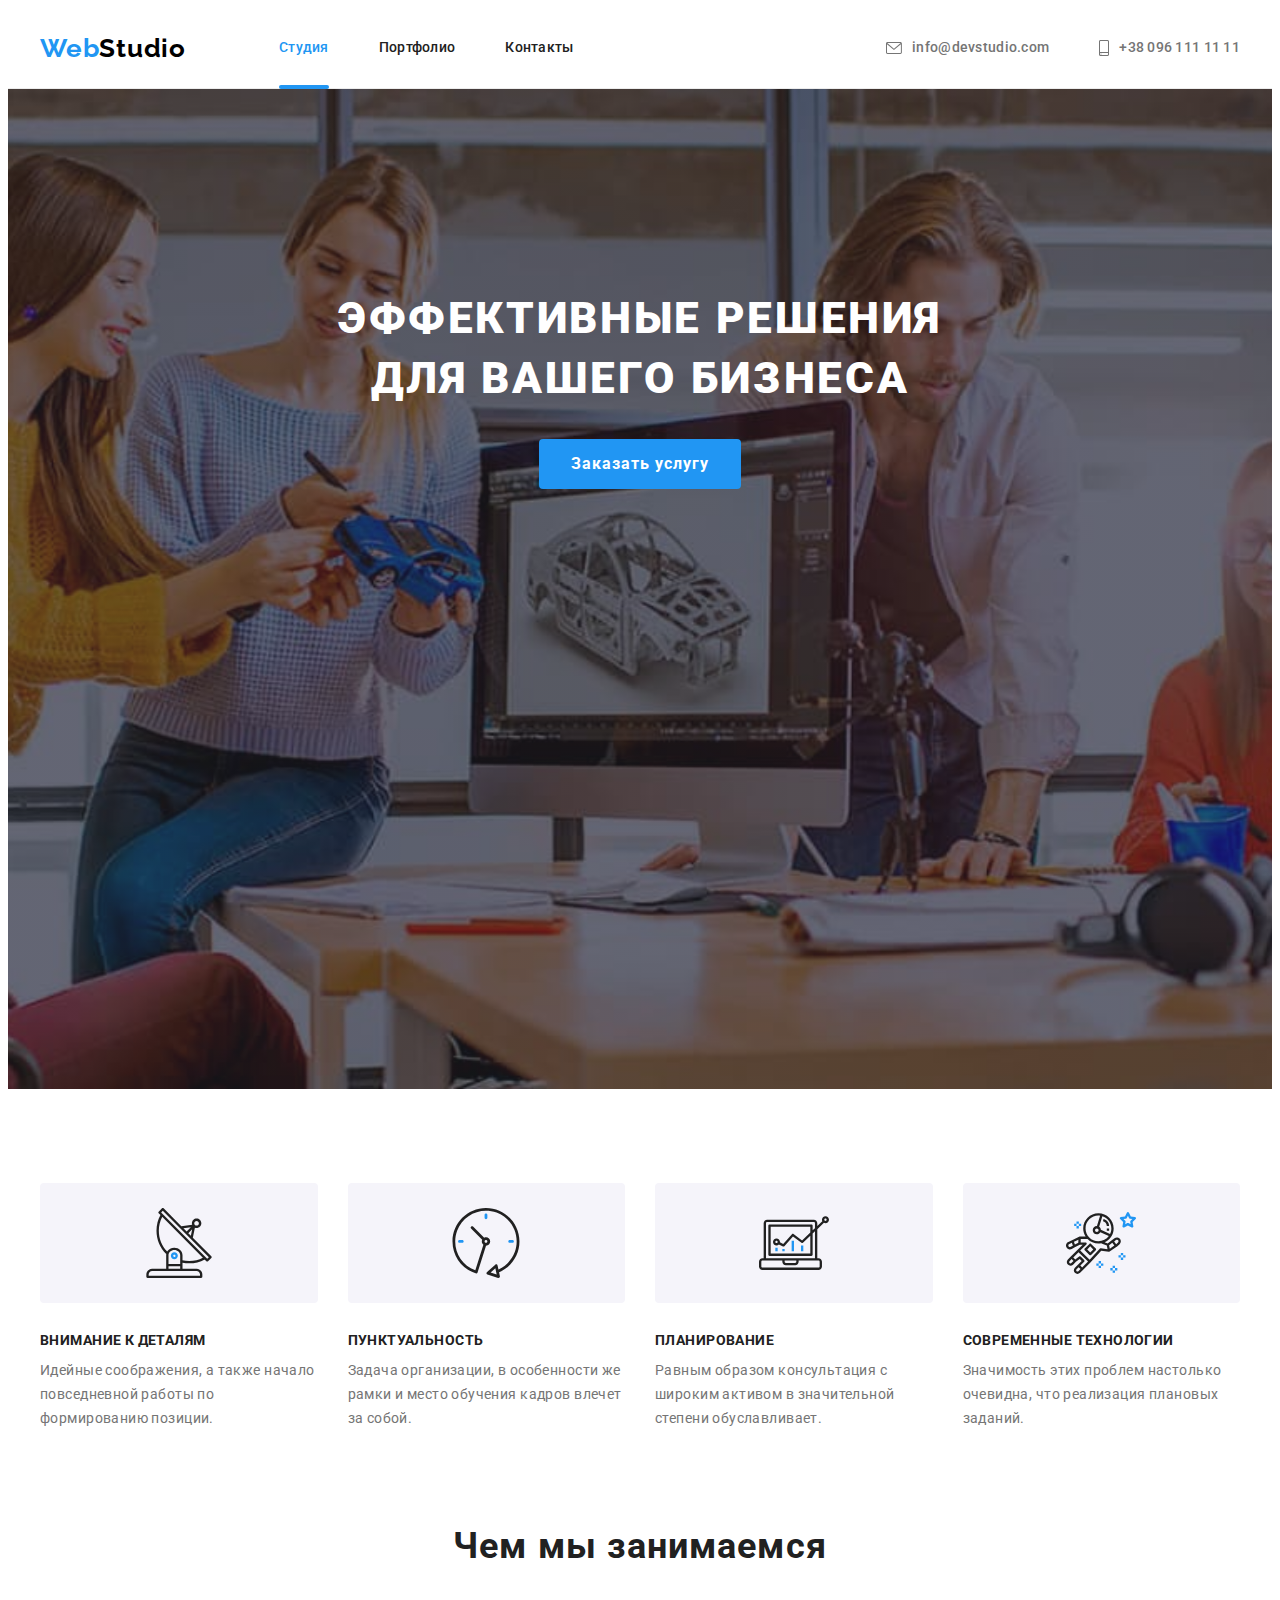
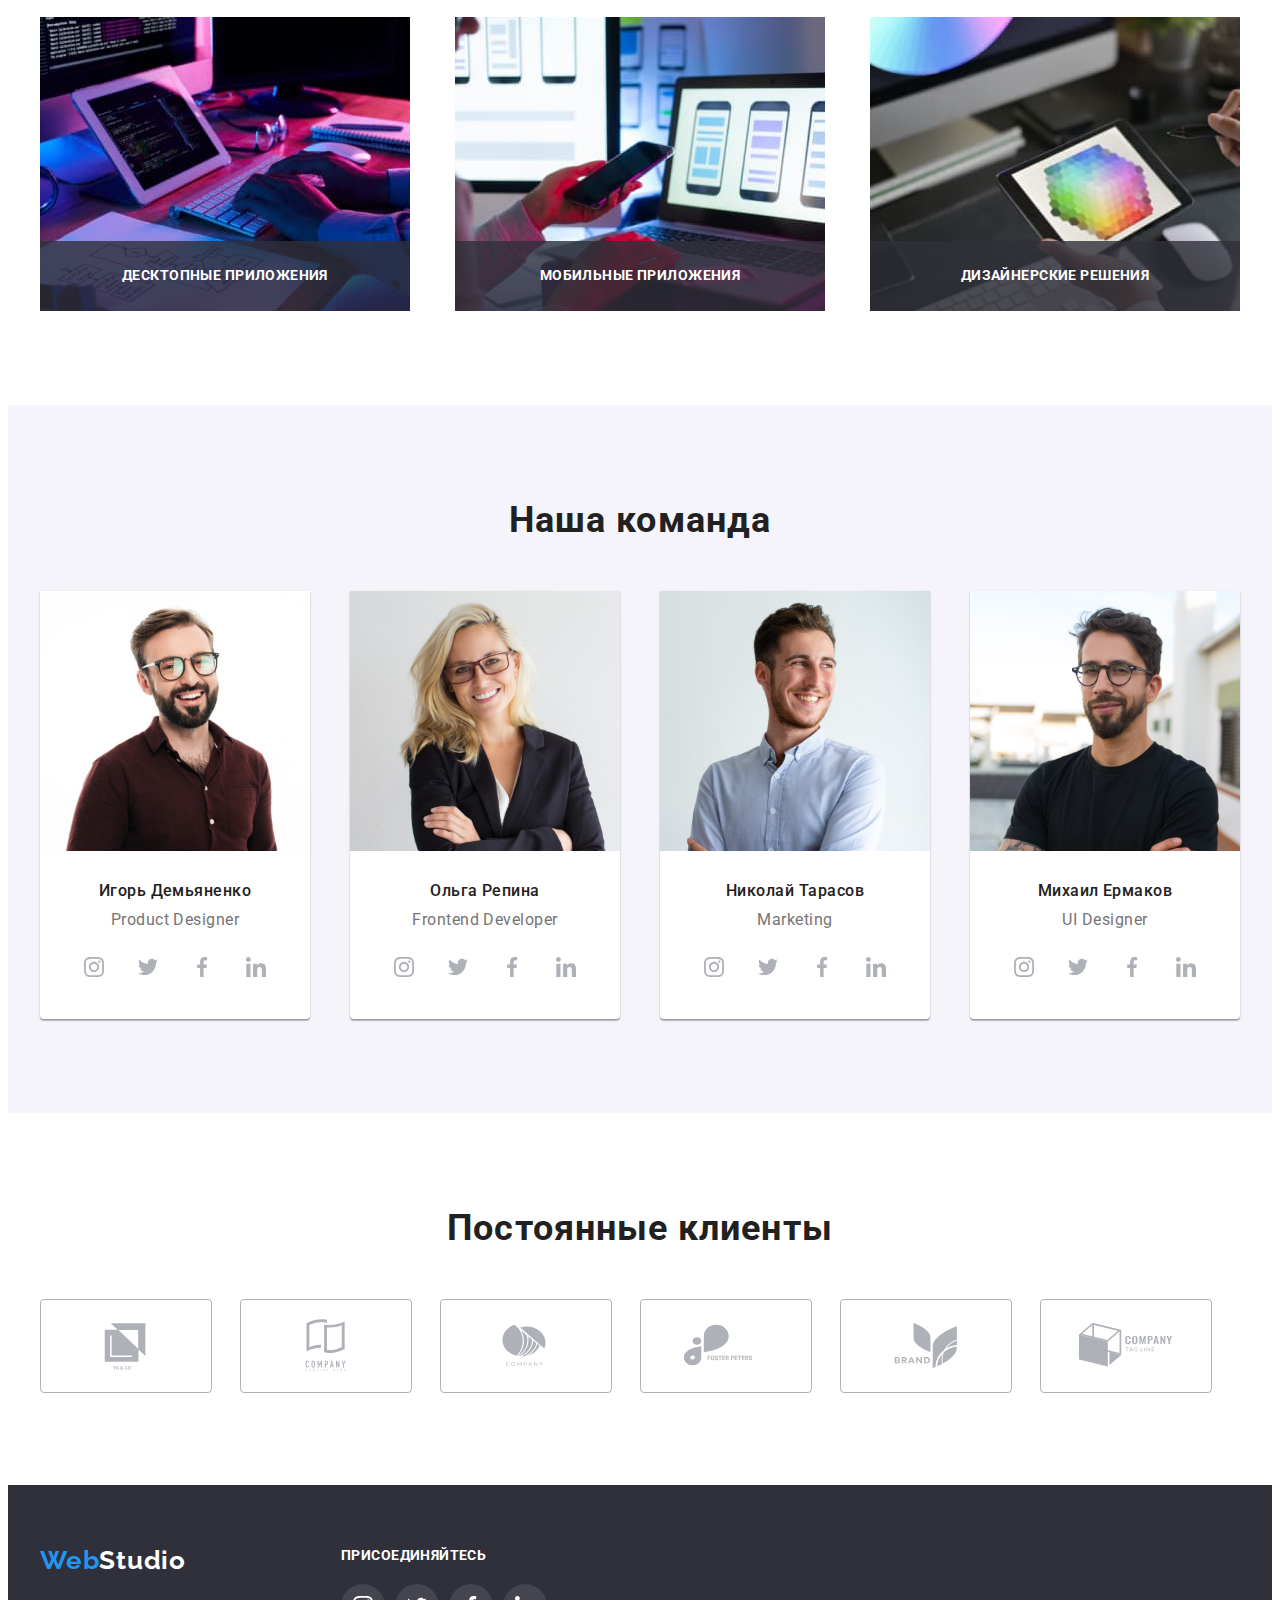
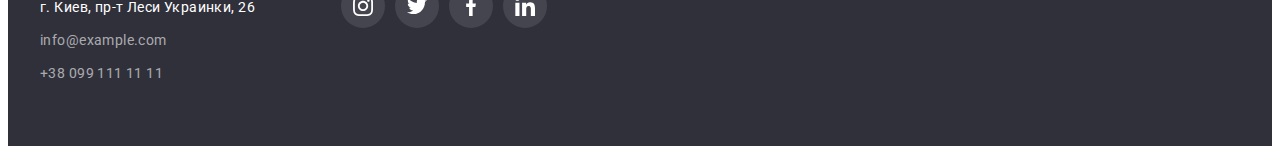
==== index.html @ 13190b8b "Добавляет файлы из ДЗ-05" ====
<!DOCTYPE html>
<html lang="ru">
  <head>
    <meta charset="UTF-8" />
    <meta http-equiv="X-UA-Compatible" content="IE=edge" />
    <meta name="viewport" content="width=device-width, initial-scale=1.0" />
    <title>Студия</title>
    <link rel="preconnect" href="https://fonts.googleapis.com" />
    <link rel="preconnect" href="https://fonts.gstatic.com" crossorigin />
    <link
      href="https://fonts.googleapis.com/css2?family=Raleway:wght@700&family=Roboto:wght@400;500;700;900&display=swap"
      rel="stylesheet"
    />
    <link
      rel="stylesheet"
      href="https://cdnjs.cloudflare.com/ajax/libs/modern-normalize/1.1.0/modern-normalize.min.css"
      integrity="sha512-wpPYUAdjBVSE4KJnH1VR1HeZfpl1ub8YT/NKx4PuQ5NmX2tKuGu6U/JRp5y+Y8XG2tV+wKQpNHVUX03MfMFn9Q=="
      crossorigin="anonymous"
      referrerpolicy="no-referrer"
    />
    <link rel="stylesheet" href="./css/styles.css" />
  </head>
  <body>
    <!-- Шапка страницы -->
    <header class="page-header">
      <div class="container header-items">
        <nav class="main-nav">
          <a class="logo" href="./index.html"><span>Web</span>Studio</a>
          <ul class="nav-list">
            <li class="nav-list-item">
              <a class="link current" href="./index.html">Студия</a>
            </li>
            <li class="nav-list-item">
              <a class="link" href="./portfolio.html">Портфолио</a>
            </li>
            <li class="nav-list-item">
              <a class="link" href="">Контакты</a>
            </li>
          </ul>
        </nav>
        <ul class="contacts">
          <li class="contacts-item">
            <a class="contacts-link" href="mailto:info@devstudio.com">
              <svg class="icon-mail" width="16" height="12">
                <use href="./images/icons.svg#icon-mail"></use>
              </svg>
              info@devstudio.com
            </a>
          </li>
          <li class="contacts-item">
            <a class="contacts-link" href="tel:+380961111111">
              <svg class="icon-smartphone" width="10" height="16">
                <use href="./images/icons.svg#icon-smartphone"></use>
              </svg>
              +38 096 111 11 11
            </a>
          </li>
        </ul>
      </div>
    </header>
    <!-- Основной контент страницы -->
    <main>
      <!-- Герой -->
      <section class="hero">
        <div class="container">
          <h1 class="hero-title">Эффективные решения для вашего бизнеса</h1>
          <button class="hero-btn" type="button" data-modal-open>Заказать услугу</button>
        </div>
      </section>
      <!-- Особенности -->
      <section class="features section">
        <div class="container">
          <!-- Скрытый заголовок h2 -->
          <h2 hidden>Особенности</h2>
          <ul class="features-list">
            <li class="features-list-item">
              <div class="features-icon">
                <svg width="70" height="70">
                  <use href="./images/icons.svg#icon-antenna"></use>
                </svg>
              </div>
              <h3 class="title">Внимание к деталям</h3>
              <p class="text">
                Идейные соображения, а также начало повседневной работы по формированию позиции.
              </p>
            </li>
            <li class="features-list-item">
              <div class="features-icon">
                <svg width="70" height="70">
                  <use href="./images/icons.svg#icon-clock"></use>
                </svg>
              </div>
              <h3 class="title">Пунктуальность</h3>
              <p class="text">
                Задача организации, в особенности же рамки и место обучения кадров влечет за собой.
              </p>
            </li>
            <li class="features-list-item">
              <div class="features-icon">
                <svg width="70" height="70">
                  <use href="./images/icons.svg#icon-diagram"></use>
                </svg>
              </div>
              <h3 class="title">Планирование</h3>
              <p class="text">
                Равным образом консультация с широким активом в значительной степени обуславливает.
              </p>
            </li>
            <li class="features-list-item">
              <div class="features-icon">
                <svg width="70" height="70">
                  <use href="./images/icons.svg#icon-astronaut"></use>
                </svg>
              </div>
              <h3 class="title">Современные технологии</h3>
              <p class="text">
                Значимость этих проблем настолько очевидна, что реализация плановых заданий.
              </p>
            </li>
          </ul>
        </div>
      </section>
      <!-- Чем мы занимаемся -->
      <section class="about section">
        <div class="container">
          <h2 class="about-title">Чем мы занимаемся</h2>
          <ul class="about-list">
            <li class="about-list-item">
              <img
                class="about-image"
                src="./images/box-1.jpg"
                alt="Компьютер, на котором пишут код"
                width="370"
              />
              <p class="about-desc">Десктопные приложения</p>
            </li>
            <li class="about-list-item">
              <img
                class="about-image"
                src="./images/box-2.jpg"
                alt="Мобильный телефон в руках разработчика сайта"
                width="370"
              />
              <p class="about-desc">Мобильные приложения</p>
            </li>
            <li class="about-list-item">
              <img
                class="about-image"
                src="./images/box-3.jpg"
                alt="Планшет в руках дизайнера"
                width="370"
              />
              <p class="about-desc">Дизайнерские решения</p>
            </li>
          </ul>
        </div>
      </section>
      <!-- Наша команда -->
      <section class="team section">
        <div class="container">
          <h2 class="team-title">Наша команда</h2>
          <ul class="team-list">
            <li class="team-card">
              <img
                class="photo"
                src="./images/igor-demianenko.jpg"
                alt="Фотография Игоря Демьяненка"
                width="270"
              />
              <h3 class="name">Игорь Демьяненко</h3>
              <p class="post" lang="en">Product Designer</p>
              <ul class="social-list">
                <li class="social-list-item">
                  <a href="" class="social-link">
                    <svg class="social-icon" width="20" height="20">
                      <use href="./images/icons.svg#icon-instagram"></use>
                    </svg>
                  </a>
                </li>
                <li class="social-list-item">
                  <a href="" class="social-link">
                    <svg class="social-icon" width="20" height="20">
                      <use href="./images/icons.svg#icon-twitter"></use>
                    </svg>
                  </a>
                </li>
                <li class="social-list-item">
                  <a href="" class="social-link">
                    <svg class="social-icon" width="20" height="20">
                      <use href="./images/icons.svg#icon-facebook"></use>
                    </svg>
                  </a>
                </li>
                <li class="social-list-item">
                  <a href="" class="social-link">
                    <svg class="social-icon" width="20" height="20">
                      <use href="./images/icons.svg#icon-linkedin"></use>
                    </svg>
                  </a>
                </li>
              </ul>
            </li>
            <li class="team-card">
              <img
                class="photo"
                src="./images/olga-repina.jpg"
                alt="Фотография Ольги Репиной"
                width="270"
              />
              <h3 class="name">Ольга Репина</h3>
              <p class="post" lang="en">Frontend Developer</p>
              <ul class="social-list">
                <li class="social-list-item">
                  <a href="" class="social-link">
                    <svg class="social-icon" width="20" height="20">
                      <use href="./images/icons.svg#icon-instagram"></use>
                    </svg>
                  </a>
                </li>
                <li class="social-list-item">
                  <a href="" class="social-link">
                    <svg class="social-icon" width="20" height="20">
                      <use href="./images/icons.svg#icon-twitter"></use>
                    </svg>
                  </a>
                </li>
                <li class="social-list-item">
                  <a href="" class="social-link">
                    <svg class="social-icon" width="20" height="20">
                      <use href="./images/icons.svg#icon-facebook"></use>
                    </svg>
                  </a>
                </li>
                <li class="social-list-item">
                  <a href="" class="social-link">
                    <svg class="social-icon" width="20" height="20">
                      <use href="./images/icons.svg#icon-linkedin"></use>
                    </svg>
                  </a>
                </li>
              </ul>
            </li>
            <li class="team-card">
              <img
                class="photo"
                src="./images/nikolay-tarasov.jpg"
                alt="Фотография Николая Тарасова"
                width="270"
              />
              <h3 class="name">Николай Тарасов</h3>
              <p class="post" lang="en">Marketing</p>
              <ul class="social-list">
                <li class="social-list-item">
                  <a href="" class="social-link">
                    <svg class="social-icon" width="20" height="20">
                      <use href="./images/icons.svg#icon-instagram"></use>
                    </svg>
                  </a>
                </li>
                <li class="social-list-item">
                  <a href="" class="social-link">
                    <svg class="social-icon" width="20" height="20">
                      <use href="./images/icons.svg#icon-twitter"></use>
                    </svg>
                  </a>
                </li>
                <li class="social-list-item">
                  <a href="" class="social-link">
                    <svg class="social-icon" width="20" height="20">
                      <use href="./images/icons.svg#icon-facebook"></use>
                    </svg>
                  </a>
                </li>
                <li class="social-list-item">
                  <a href="" class="social-link">
                    <svg class="social-icon" width="20" height="20">
                      <use href="./images/icons.svg#icon-linkedin"></use>
                    </svg>
                  </a>
                </li>
              </ul>
            </li>
            <li class="team-card">
              <img
                class="photo"
                src="./images/mikhail-ermakov.jpg"
                alt="Фотография Михаила Ермакова"
                width="270"
              />
              <h3 class="name">Михаил Ермаков</h3>
              <p class="post" lang="en">UI Designer</p>
              <ul class="social-list">
                <li class="social-list-item">
                  <a href="" class="social-link">
                    <svg class="social-icon" width="20" height="20">
                      <use href="./images/icons.svg#icon-instagram"></use>
                    </svg>
                  </a>
                </li>
                <li class="social-list-item">
                  <a href="" class="social-link">
                    <svg class="social-icon" width="20" height="20">
                      <use href="./images/icons.svg#icon-twitter"></use>
                    </svg>
                  </a>
                </li>
                <li class="social-list-item">
                  <a href="" class="social-link">
                    <svg class="social-icon" width="20" height="20">
                      <use href="./images/icons.svg#icon-facebook"></use>
                    </svg>
                  </a>
                </li>
                <li class="social-list-item">
                  <a href="" class="social-link">
                    <svg class="social-icon" width="20" height="20">
                      <use href="./images/icons.svg#icon-linkedin"></use>
                    </svg>
                  </a>
                </li>
              </ul>
            </li>
          </ul>
        </div>
      </section>

      <section class="clients section">
        <div class="container">
          <h2 class="clients-title">Постоянные клиенты</h2>
          <ul class="clients-list">
            <li class="clients-list-item">
              <a href="" class="clients-list-link">
                <svg class="clients-icon" width="106" height="60">
                  <use href="./images/icons.svg#icon-client-1"></use>
                </svg>
              </a>
            </li>
            <li class="clients-list-item">
              <a href="" class="clients-list-link">
                <svg class="clients-icon" width="106" height="60">
                  <use href="./images/icons.svg#icon-client-2"></use>
                </svg>
              </a>
            </li>
            <li class="clients-list-item">
              <a href="" class="clients-list-link">
                <svg class="clients-icon" width="106" height="60">
                  <use href="./images/icons.svg#icon-client-3"></use>
                </svg>
              </a>
            </li>
            <li class="clients-list-item">
              <a href="" class="clients-list-link">
                <svg class="clients-icon" width="106" height="60">
                  <use href="./images/icons.svg#icon-client-4"></use>
                </svg>
              </a>
            </li>
            <li class="clients-list-item">
              <a href="" class="clients-list-link">
                <svg class="clients-icon" width="106" height="60">
                  <use href="./images/icons.svg#icon-client-5"></use>
                </svg>
              </a>
            </li>
            <li class="clients-list-item">
              <a href="" class="clients-list-link">
                <svg class="clients-icon" width="106" height="60">
                  <use href="./images/icons.svg#icon-client-6"></use>
                </svg>
              </a>
            </li>
          </ul>
        </div>
      </section>
    </main>
    <!-- Подвал сайта -->
    <footer class="page-footer">
      <div class="container footer-container">
        <div class="footer-left">
          <a class="logo footer-logo" href="./index.html"><span>Web</span>Studio</a>
          <address>
            <ul class="footer-contacts">
              <li class="item">
                <a
                  class="map"
                  href="https://goo.gl/maps/FamfgwnyAjWvc73h8"
                  target="_blank"
                  rel="norefferer noopener"
                  >г. Киев, пр-т Леси Украинки, 26
                </a>
              </li>
              <li class="item">
                <a class="footer-contacts-item" href="mailto:info@example.com">info@example.com</a>
              </li>
              <li class="item">
                <a class="footer-contacts-item" href="tel:+380991111111">+38 099 111 11 11</a>
              </li>
            </ul>
          </address>
        </div>
        <div class="footer-social">
          <b class="text">присоединяйтесь</b>
          <ul class="social-list">
            <li class="social-list-item">
              <a href="" class="social-link footer-social-link">
                <svg class="social-icon footer-social-icon" width="20" height="20">
                  <use href="./images/icons.svg#icon-instagram"></use>
                </svg>
              </a>
            </li>
            <li class="social-list-item">
              <a href="" class="social-link footer-social-link">
                <svg class="social-icon footer-social-icon" width="20" height="20">
                  <use href="./images/icons.svg#icon-twitter"></use>
                </svg>
              </a>
            </li>
            <li class="social-list-item">
              <a href="" class="social-link footer-social-link">
                <svg class="social-icon footer-social-icon" width="20" height="20">
                  <use href="./images/icons.svg#icon-facebook"></use>
                </svg>
              </a>
            </li>
            <li class="social-list-item">
              <a href="" class="social-link footer-social-link">
                <svg class="social-icon footer-social-icon" width="20" height="20">
                  <use href="./images/icons.svg#icon-linkedin"></use>
                </svg>
              </a>
            </li>
          </ul>
        </div>
      </div>
    </footer>
    <!-- Бэкдроп и модальное окно -->
    <div class="backdrop is-hidden" data-modal>
      <div class="modal">
        <button type="button" class="close-btn" data-modal-close>
          <svg class="icon-close" width="18" height="18">
            <use href="./images/icons.svg#icon-close"></use>
          </svg>
        </button>
      </div>
    </div>

    <script src="./js/modal.js"></script>
  </body>
</html>
---- css/styles.css ----
/* Палитра цветов текста:
основной цвет текста: #757575
вторичный цвет текста: #212121
цвет акцента: #2196F3
чёрный цвет: #000000
белый цвет: #ffffff
белый прозначный цвет: rgba(255, 255, 255, 0.6) */

/* Палитра цветов фона:
белый фон: #ffffff;
фон секции герой и футера: #2F303A
фон секции команда: #F5F4FA */

:root {
  --main-text-color: #757575;
  --title-text-color: #212121;
  --accent-color: #2196f3;
  --black-color: #000000;
  --white-color: #ffffff;
  --white-alpha-color: rgba(255, 255, 255, 0.6);

  --bg-dark-color: #2f303a;
  --bg-grey-color: #f5f4fa;
}

body {
  color: var(--main-text-color);

  font-family: 'Roboto', sans-serif;
}

ul {
  margin: 0;
  padding: 0;
  list-style: none;
}

h1,
h2,
h3,
h4,
h5,
h6,
p {
  margin: 0;
}

a {
  display: block;
}

.container {
  width: 1200px;
  margin-right: auto;
  margin-left: auto;
  padding-right: 15px;
  padding-left: 15px;

  /* outline: 1px solid tomato; */
}

.section {
  padding-top: 94px;
  padding-bottom: 94px;
}

/*-------- Шапка сайта --------*/

.page-header {
  border-bottom: 1px solid #ececec;

  background-color: var(--white-color);
}

.header-items {
  display: flex;
}

/*-------- Логотип --------*/

.logo {
  margin-right: 93px;

  color: var(--black-color);

  font-family: 'Raleway', sans-serif;
  font-weight: 700;
  font-size: 26px;
  line-height: 1.19;
  letter-spacing: 0.03em;
  text-decoration: none;
}

.logo span {
  color: var(--accent-color);
}

/*-------- Навигация сайта --------*/

.main-nav {
  display: flex;
  align-items: center;
}

.nav-list {
  display: flex;
}

.nav-list-item + .nav-list-item {
  margin-left: 50px;
}

.nav-list .link {
  display: block;
  padding-top: 32px;
  padding-bottom: 32px;

  color: var(--title-text-color);

  font-weight: 500;
  font-size: 14px;
  line-height: 1.14;
  letter-spacing: 0.02em;
  text-decoration: none;

  transition: color 250ms cubic-bezier(0.4, 0, 0.2, 1);
}

.nav-list .link:hover,
.nav-list .link:focus {
  color: var(--accent-color);
}

.nav-list .current {
  position: relative;

  color: var(--accent-color);
}

.nav-list .current::after {
  position: absolute;
  left: 0;
  bottom: -1px;

  content: '';
  width: 100%;
  height: 4px;
  border-radius: 2px;

  background-color: var(--accent-color);
}

/*-------- Контакты --------*/

.contacts {
  display: flex;
  margin-left: auto;
}

.contacts-item + .contacts-item {
  margin-left: 50px;
}

.contacts-link {
  display: flex;
  align-items: center;
  padding-top: 32px;
  padding-bottom: 32px;
  color: inherit;

  font-weight: 500;
  font-size: 14px;
  line-height: 1.14;
  letter-spacing: 0.02em;
  text-decoration: none;

  transition: color 250ms cubic-bezier(0.4, 0, 0.2, 1);
}

.contacts-link:hover,
.contacts-link:focus {
  color: var(--accent-color);
}

.icon-mail,
.icon-smartphone {
  fill: var(--main-text-color);
  margin-right: 10px;
}

.contacts-link:hover .icon-mail,
.contacts-link:focus .icon-mail,
.contacts-link:hover .icon-smartphone,
.contacts-link:focus .icon-smartphone {
  fill: var(--accent-color);
}

/*-------- Секция герой --------*/

.hero {
  max-width: 1600px;
  min-height: 600px;
  margin-left: auto;
  margin-right: auto;
  padding-top: 200px;
  padding-bottom: 200px;

  background-color: var(--bg-dark-color);
  background-image: linear-gradient(rgba(47, 48, 58, 0.4), rgba(47, 48, 58, 0.4)),
    url('../images/hero-bg.jpg');
  background-size: cover;
  background-repeat: no-repeat;
  background-position: center;

  text-align: center;
}

.hero-title {
  width: 696px;
  margin: 0 auto;
  margin-bottom: 30px;

  color: var(--white-color);

  font-weight: 900;
  font-size: 44px;
  line-height: 1.36;
  letter-spacing: 0.06em;
  text-transform: uppercase;
}

.hero-btn {
  min-width: 200px;
  padding: 10px 32px;
  border-radius: 4px;
  border: none;

  background-color: var(--accent-color);
  color: var(--white-color);

  font-family: inherit;
  font-weight: bold;
  font-size: 16px;
  line-height: 1.87;
  letter-spacing: 0.06em;
  cursor: pointer;

  transition: background-color 250ms cubic-bezier(0.4, 0, 0.2, 1);
}

.hero-btn:hover,
.hero-btn:focus {
  background-color: #188ce8;
}

/*-------- Секция особенности --------*/

.features-list {
  display: flex;
}

.features-list-item {
  width: calc((100% - 90px) / 4);
  margin-right: 30px;
}

.features-list-item:last-child {
  margin-right: 0;
}

.features-icon {
  display: flex;
  justify-content: center;
  align-items: center;
  height: 120px;
  margin-bottom: 30px;
  border-radius: 4px;
  background-color: var(--bg-grey-color);
}

.features-list .title {
  margin-bottom: 10px;

  color: var(--title-text-color);

  font-weight: 700;
  font-size: 14px;
  line-height: 1.14;
  letter-spacing: 0.03em;
  text-transform: uppercase;
}

.features-list .text {
  font-size: 14px;
  line-height: 1.71;
  letter-spacing: 0.03em;
}

/*-------- Секция чем мы занимаемся --------*/

.about {
  padding-top: 0;
}

.about-title,
.team-title,
.clients-title {
  margin-bottom: 50px;

  color: var(--title-text-color);

  font-weight: 700;
  font-size: 36px;
  line-height: 1.17;
  letter-spacing: 0.03em;
  text-align: center;
}

.about-list {
  display: flex;
  justify-content: space-between;
}

.about-list-item {
  position: relative;
}

.about-image {
  display: block;
}

.about-desc {
  position: absolute;
  bottom: 0;

  width: 100%;
  padding: 27px 0;

  color: var(--white-color);
  background-color: rgba(47, 48, 58, 0.8);

  font-weight: 700;
  font-size: 14px;
  line-height: 1.14;
  letter-spacing: 0.03em;
  text-align: center;
  text-transform: uppercase;
}

/*-------- Секция наша команда --------*/

.team {
  background-color: var(--bg-grey-color);
}

.team-list {
  display: flex;
  justify-content: space-between;
}

.team-card {
  padding-bottom: 30px;
  border-radius: 0 0 4px 4px;
  box-shadow: 0px 1px 3px rgba(0, 0, 0, 0.12), 0px 1px 1px rgba(0, 0, 0, 0.14),
    0px 2px 1px rgba(0, 0, 0, 0.2);

  background-color: var(--white-color);

  text-align: center;
}

.team-list .photo {
  display: block;
  margin-bottom: 30px;
}

.team-list .name {
  margin-bottom: 10px;

  color: var(--title-text-color);

  font-weight: 500;
  font-size: 16px;
  line-height: 1.19;
  letter-spacing: 0.03em;
}

.team-list .post {
  margin-bottom: 16px;

  font-size: 16px;
  line-height: 1.19;
  letter-spacing: 0.03em;
}

.social-list {
  display: flex;
  justify-content: center;
}

.social-list-item {
  width: 44px;
  height: 44px;
}

.social-list-item + .social-list-item {
  margin-left: 10px;
}

.social-link {
  display: flex;
  justify-content: center;
  align-items: center;
  width: 100%;
  height: 100%;
  border-radius: 50%;

  fill: #afb1b8;

  transition: background-color 250ms cubic-bezier(0.4, 0, 0.2, 1);
}

.social-link:hover,
.social-link:focus {
  background-color: var(--accent-color);
}

.social-icon {
  transition: fill 250ms cubic-bezier(0.4, 0, 0.2, 1);
}

.social-link:hover .social-icon,
.social-link:focus .social-icon {
  fill: var(--white-color);
}

/*-------- Секция клиенты --------*/

.clients-list {
  display: flex;
}

.clients-list-item {
  width: 170px;
  height: 92px;
}

.clients-list-item:not(:last-child) {
  margin-right: 30px;
}

.clients-list-link {
  display: flex;
  justify-content: center;
  align-items: center;
  width: 100%;
  height: 100%;
  border: 1px solid #afb1b8;
  border-radius: 4px;

  transition: border-color 250ms cubic-bezier(0.4, 0, 0.2, 1);
}

.clients-list-link:hover,
.clients-list-link:focus {
  border-color: var(--accent-color);
}

.clients-icon {
  fill: #afb1b8;

  transition: fill 250ms cubic-bezier(0.4, 0, 0.2, 1);
}

.clients-list-link:hover .clients-icon,
.clients-list-link:focus .clients-icon {
  fill: var(--accent-color);
}

/*-------- Футер сайта --------*/

.page-footer {
  padding-top: 60px;
  padding-bottom: 60px;

  background-color: var(--bg-dark-color);
}

.footer-container {
  display: flex;
}

.footer-left {
  width: 231px;
  margin-right: 70px;
}

.footer-logo {
  display: inline-block;
  margin-bottom: 20px;

  color: var(--white-color);
}

.footer-contacts > .item {
  margin-bottom: 9px;
}

.footer-contacts > .item:last-child {
  margin-bottom: 0;
}

.footer-contacts .map {
  color: var(--white-color);

  font-style: normal;
  font-size: 14px;
  line-height: 1.71;
  letter-spacing: 0.03em;
  text-decoration: none;

  transition: color 250ms cubic-bezier(0.4, 0, 0.2, 1);
}

.footer-contacts-item {
  color: var(--white-alpha-color);

  font-style: normal;
  font-size: 14px;
  line-height: 1.71;
  letter-spacing: 0.03em;
  text-decoration: none;

  transition: color 250ms cubic-bezier(0.4, 0, 0.2, 1);
}

.footer-contacts .map:hover,
.footer-contacts .map:focus,
.footer-contacts-item:hover,
.footer-contacts-item:focus {
  color: var(--accent-color);
}

.footer-social {
  width: 206px;
}

.footer-social > .text {
  display: inline-block;
  margin-bottom: 20px;

  color: var(--white-color);

  font-weight: 700;
  font-size: 14px;
  line-height: 1.14;
  letter-spacing: 0.03em;
  text-transform: uppercase;
}

.footer-social-link {
  background-color: rgba(255, 255, 255, 0.1);
  fill: var(--white-color);
}

/*-------- Страница Портфолио --------*/

.filter-list {
  display: flex;
  justify-content: center;
  margin-bottom: 50px;
}

.filter-list-item:not(:last-child) {
  margin-right: 8px;
}

.filter-list-btn {
  padding: 6px 22px;
  border-radius: 4px;
  border: none;

  color: var(--title-text-color);
  background-color: var(--bg-grey-color);

  font-family: inherit;
  font-weight: 500;
  font-size: 16px;
  line-height: 1.62;
  letter-spacing: 0.03em;
  cursor: pointer;

  transition: color 250ms cubic-bezier(0.4, 0, 0.2, 1),
    background-color 250ms cubic-bezier(0.4, 0, 0.2, 1),
    box-shadow 250ms cubic-bezier(0.4, 0, 0.2, 1);
}

.filter-list-btn:hover,
.filter-list-btn:focus {
  box-shadow: 0px 3px 1px rgba(0, 0, 0, 0.1), 0px 1px 2px rgba(0, 0, 0, 0.08),
    0px 2px 2px rgba(0, 0, 0, 0.12);

  color: var(--white-color);
  background-color: var(--accent-color);
}

.portfolio-list {
  display: flex;
  flex-wrap: wrap;
  margin-top: -30px;
  margin-left: -30px;
}

.portfolio-list .item {
  flex-basis: calc(100% / 3 - 30px);
  margin-top: 30px;
  margin-left: 30px;
}

.portfolio-list .link {
  color: inherit;
  text-decoration: none;

  transition: box-shadow 250ms cubic-bezier(0.4, 0, 0.2, 1);
}

.portfolio-list .link:hover,
.portfolio-list .link:focus {
  box-shadow: 0px 1px 1px rgba(0, 0, 0, 0.12), 0px 4px 4px rgba(0, 0, 0, 0.06),
    1px 4px 6px rgba(0, 0, 0, 0.16);
}

.portfolio-overlay {
  position: relative;

  overflow: hidden;
}

.portfolio-list .image {
  display: block;
  max-width: 100%;
  height: auto;
}

.portfolio-text {
  position: absolute;

  padding: 63px 24px;

  color: var(--white-color);
  background-color: rgba(33, 150, 243, 0.9);

  font-size: 18px;
  line-height: 1.56;
  letter-spacing: 0.03em;

  transform: translateY(0);

  transition: transform 250ms cubic-bezier(0.4, 0, 0.2, 1);
}

.portfolio-list .link:hover .portfolio-text,
.portfolio-list .link:focus .portfolio-text {
  transform: translateY(-100%);
}

.portfolio-desc {
  padding-top: 20px;
  padding-bottom: 20px;
  padding-left: 24px;
  padding-right: 24px;
  border: 1px solid #eeeeee;
  border-top: none;
}

.portfolio-list .title {
  margin-bottom: 4px;

  color: var(--title-text-color);

  font-weight: 700;
  font-size: 18px;
  line-height: 2;
  letter-spacing: 0.06em;
}

.portfolio-list .text {
  font-size: 16px;
  line-height: 1.87;
  letter-spacing: 0.03em;
}

/*-------- Бэкдроп и модальное окно --------*/
.backdrop {
  position: fixed;
  top: 0;

  width: 100%;
  height: 100%;

  background-color: rgba(0, 0, 0, 0.2);

  transition: opacity 250ms cubic-bezier(0.4, 0, 0.2, 1),
    visibility 250ms cubic-bezier(0.4, 0, 0.2, 1);
}

.backdrop.is-hidden {
  visibility: hidden;
  opacity: 0;
  pointer-events: none;
}

.backdrop.is-hidden .modal {
  transform: translate(-50%, -50%) scale(2);
}

.modal {
  position: absolute;
  top: 50%;
  left: 50%;

  transform: translate(-50%, -50%) scale(1);

  transition: transform 250ms cubic-bezier(0.4, 0, 0.2, 1);

  width: 528px;
  height: 581px;

  background-color: var(--white-color);
}

.close-btn {
  position: absolute;
  top: 8px;
  right: 8px;

  display: flex;
  justify-content: center;
  align-items: center;
  width: 30px;
  height: 30px;
  border: 1px solid rgba(0, 0, 0, 0.1);
  border-radius: 50%;

  background-color: transparent;
  cursor: pointer;
}

.icon-close {
  transition: fill 250ms cubic-bezier(0.4, 0, 0.2, 1);
}

.close-btn:hover .icon-close,
.close-btn:focus .icon-close {
  fill: var(--accent-color);
}
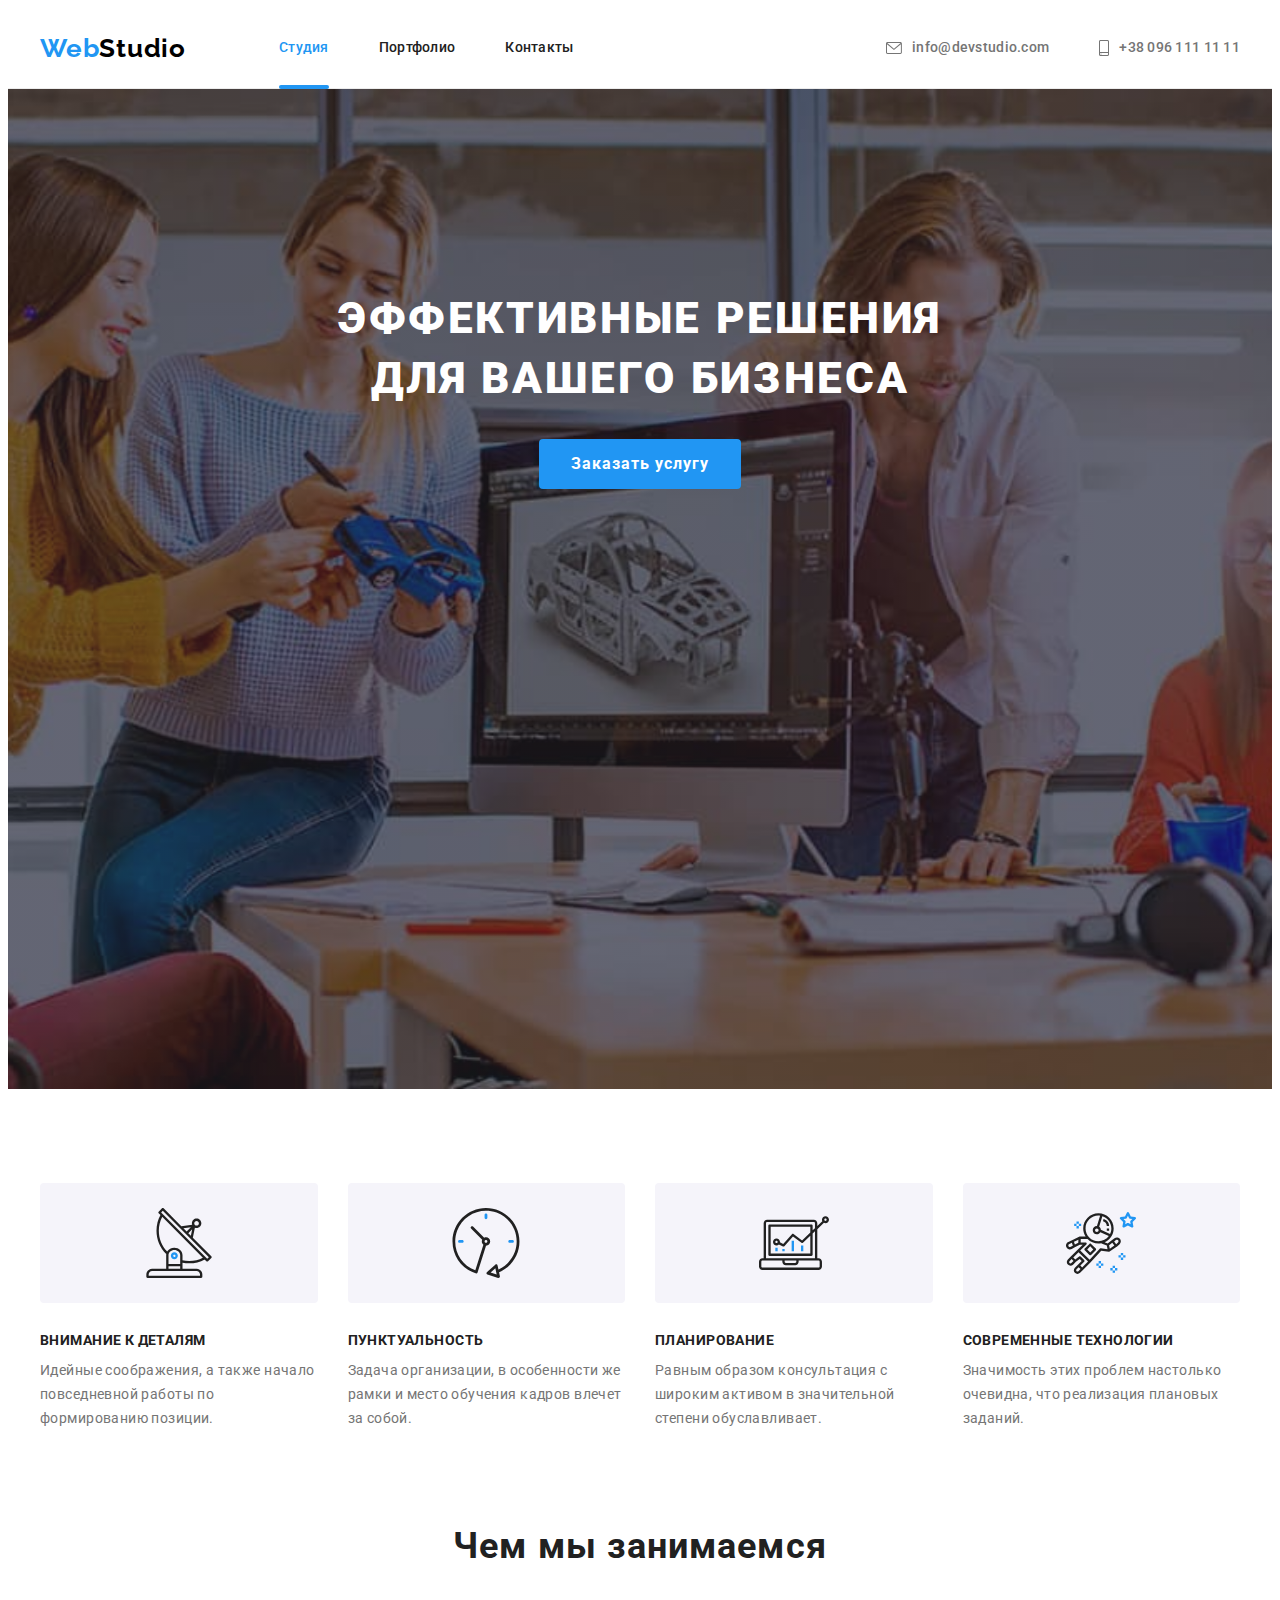
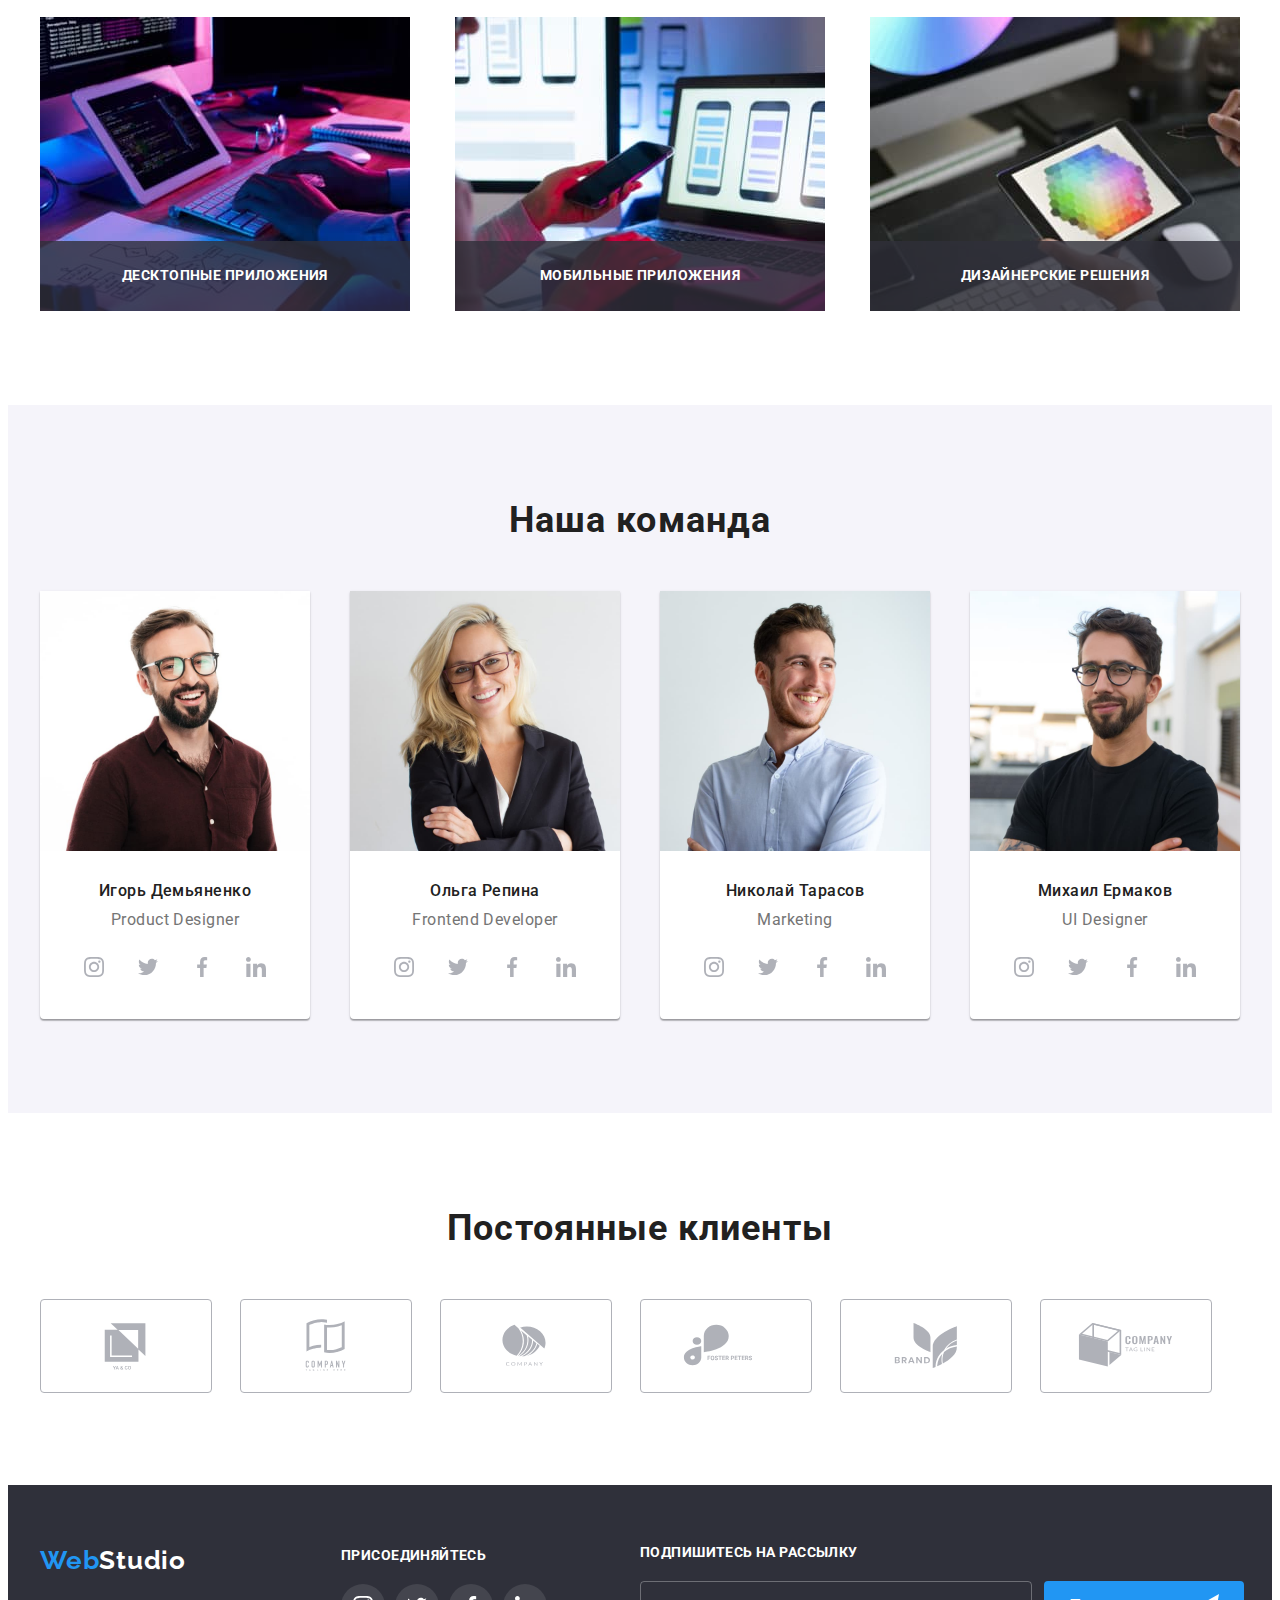
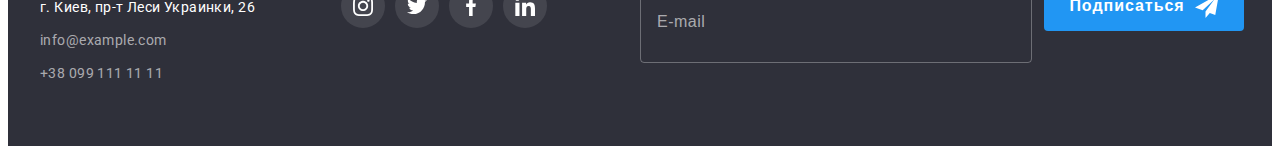
==== commit acf7413e: "Добавляет форму в футер" ====
--- a/index.html
+++ b/index.html
@@ -432,6 +432,18 @@
             </li>
           </ul>
         </div>
+        <form class="footer-form">
+          <label for="email" class="text">Подпишитесь на рассылку</label>
+          <div class="footer-form-container">
+            <input type="email" class="form-email" name="email" id="email" placeholder="E-mail" />
+            <button type="submit" class="form-btn">
+              Подписаться
+              <svg class="icon-send" width="24" height="24">
+                <use href="./images/icons.svg#icon-send"></use>
+              </svg>
+            </button>
+          </div>
+        </form>
       </div>
     </footer>
     <!-- Бэкдроп и модальное окно -->
--- a/css/styles.css
+++ b/css/styles.css
@@ -543,6 +543,7 @@
 
 .footer-social {
   width: 206px;
+  margin-right: 93px;
 }
 
 .footer-social > .text {
@@ -560,6 +561,71 @@
 
 .footer-social-link {
   background-color: rgba(255, 255, 255, 0.1);
+  fill: var(--white-color);
+}
+
+.footer-form > .text {
+  display: block;
+  margin-bottom: 20px;
+
+  color: var(--white-color);
+
+  font-weight: 700;
+  font-size: 14px;
+  line-height: 1.14;
+  letter-spacing: 0.03em;
+  text-transform: uppercase;
+}
+
+.footer-form-container {
+  display: flex;
+}
+
+.form-email {
+  width: 358px;
+  height: 50px;
+  padding: 15px 16px;
+  margin-right: 12px;
+  border: 1px solid rgba(255, 255, 255, 0.3);
+  border-radius: 4px;
+
+  background-color: transparent;
+  color: var(--white-color);
+}
+
+.form-email::placeholder {
+  font-size: 16px;
+  line-height: 1.25;
+  letter-spacing: 0.03em;
+
+  color: rgba(255, 255, 255, 0.6);
+}
+
+.form-btn {
+  display: flex;
+  justify-content: center;
+  align-items: center;
+
+  width: 200px;
+  height: 50px;
+  padding-top: 10px;
+  padding-bottom: 10px;
+  border: none;
+  border-radius: 4px;
+
+  color: var(--white-color);
+  background-color: var(--accent-color);
+
+  font-weight: 700;
+  font-size: 16px;
+  line-height: 1.87;
+  letter-spacing: 0.06em;
+  cursor: pointer;
+}
+
+.icon-send {
+  margin-left: 10px;
+
   fill: var(--white-color);
 }
 
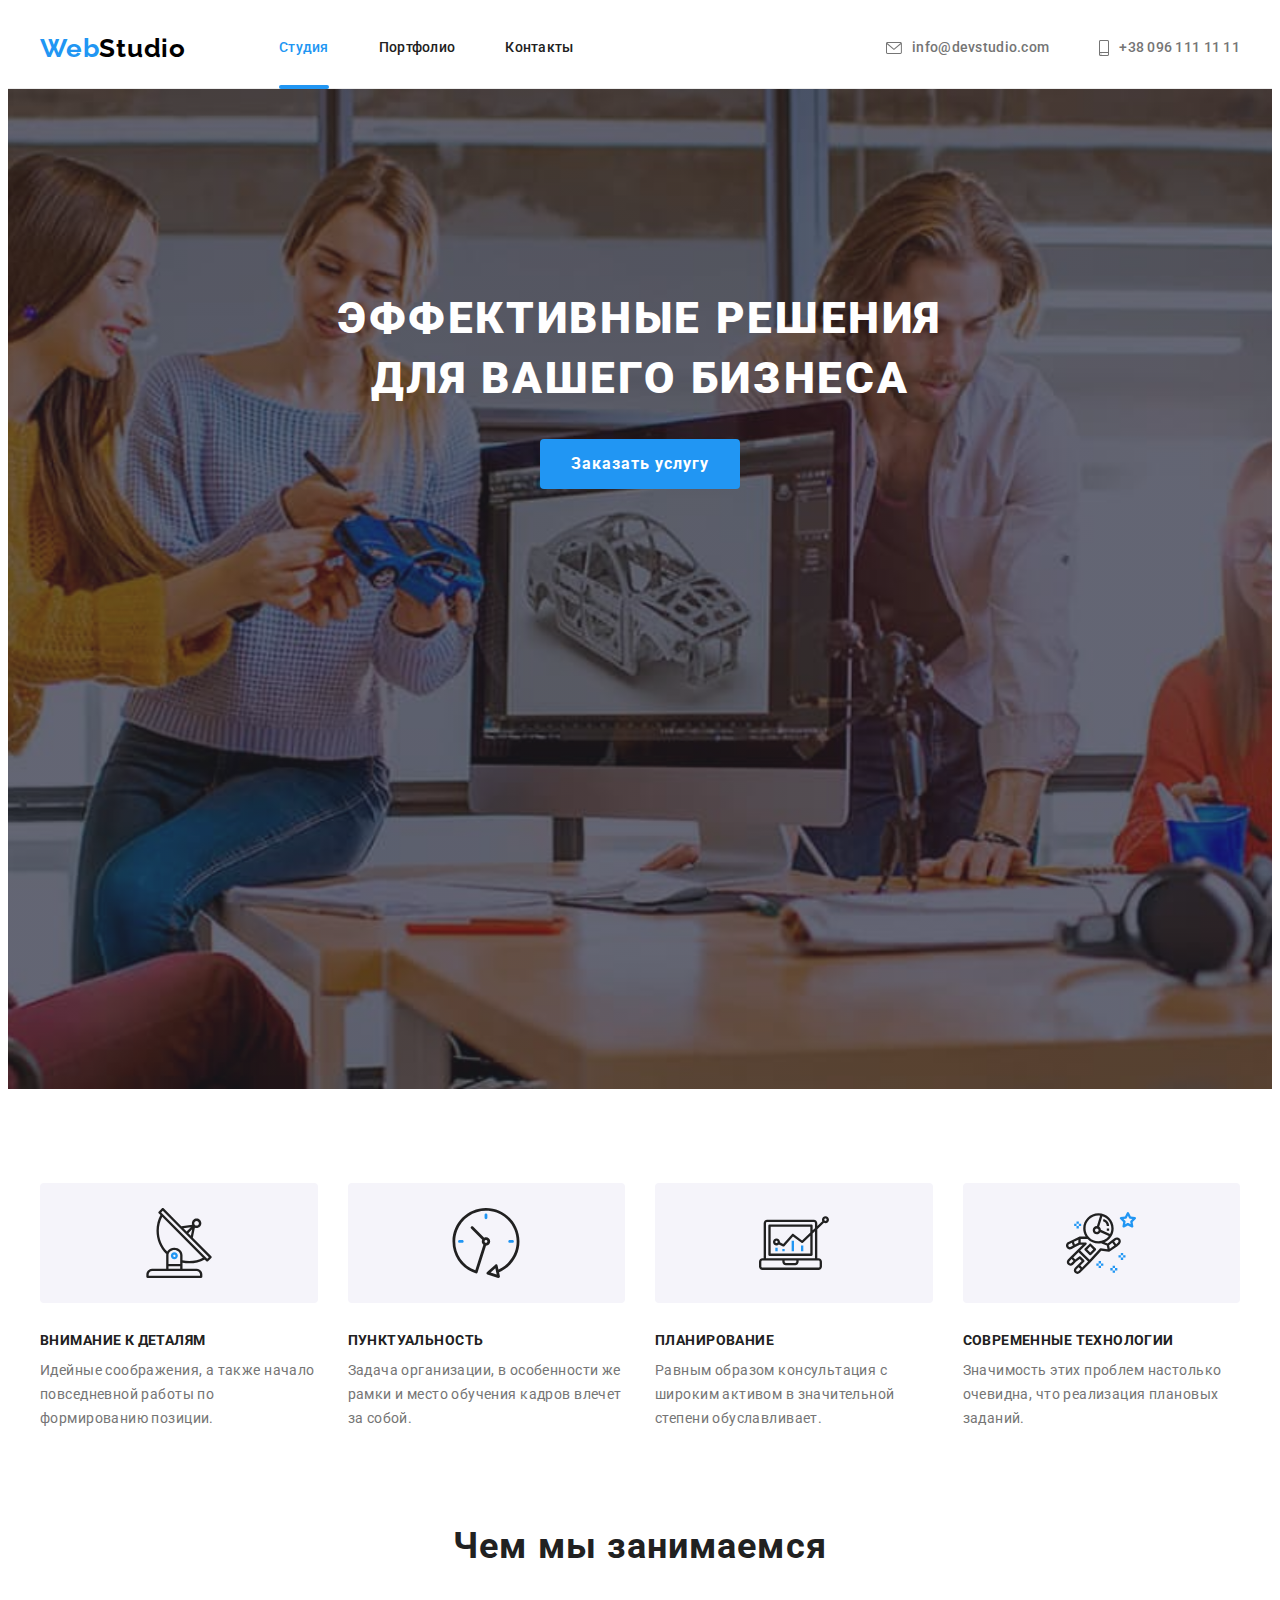
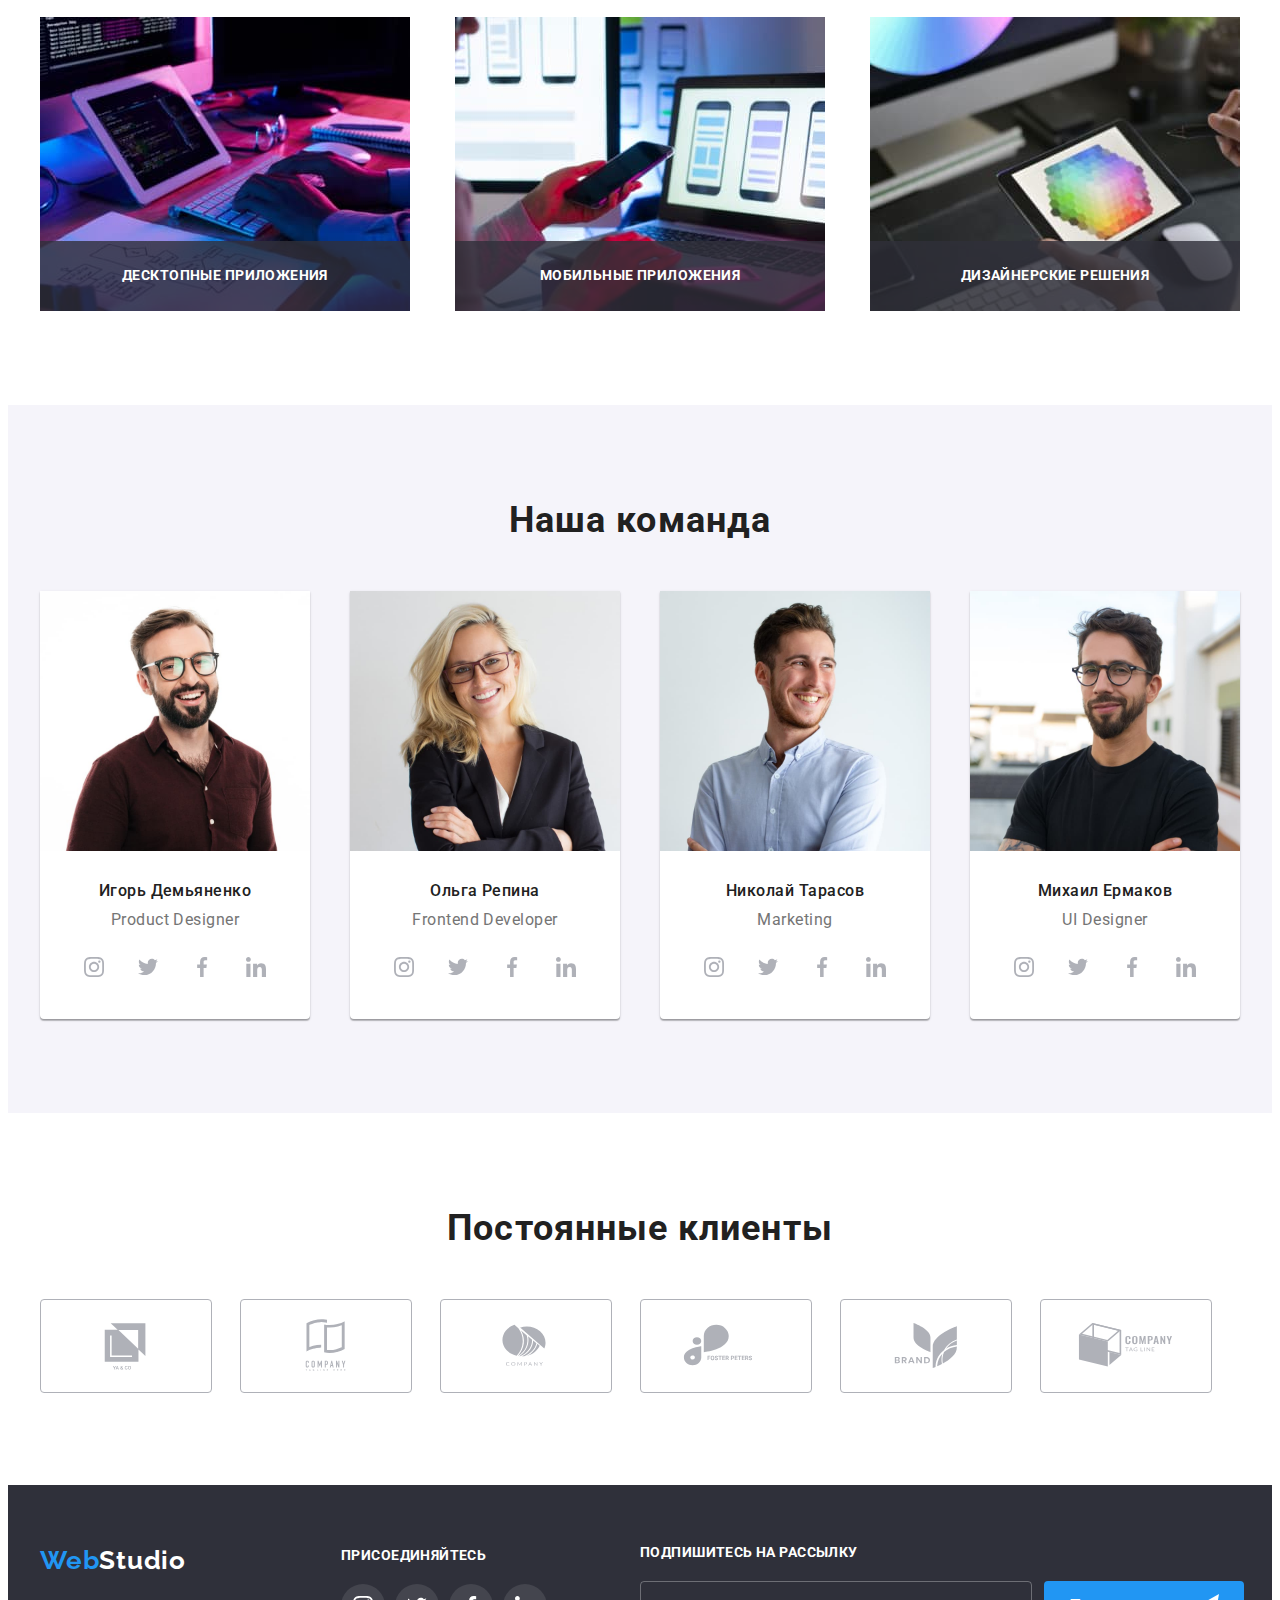
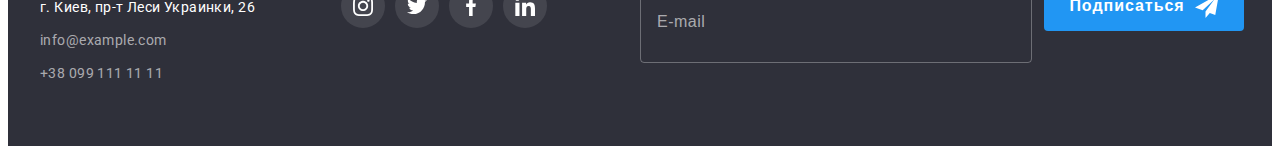
==== commit abd9e1a7: "Добавляет форму модального окна" ====
--- a/index.html
+++ b/index.html
@@ -64,14 +64,14 @@
       <section class="hero">
         <div class="container">
           <h1 class="hero-title">Эффективные решения для вашего бизнеса</h1>
-          <button class="hero-btn" type="button" data-modal-open>Заказать услугу</button>
+          <button class="btn" type="button" data-modal-open>Заказать услугу</button>
         </div>
       </section>
       <!-- Особенности -->
       <section class="features section">
         <div class="container">
           <!-- Скрытый заголовок h2 -->
-          <h2 hidden>Особенности</h2>
+          <h2 class="visually-hidden">Особенности</h2>
           <ul class="features-list">
             <li class="features-list-item">
               <div class="features-icon">
@@ -454,6 +454,58 @@
             <use href="./images/icons.svg#icon-close"></use>
           </svg>
         </button>
+        <form class="modal-form">
+          <p class="modal-title">Оставьте свои данные, мы вам перезвоним</p>
+
+          <label class="modal-label" for="name">Имя</label>
+          <div class="input-wrapper">
+            <input type="text" class="modal-input" name="name" id="name" />
+            <svg class="modal-icon" width="18" height="18">
+              <use href="./images/icons.svg#person-modal"></use>
+            </svg>
+          </div>
+
+          <label class="modal-label" for="tel">Телефон</label>
+          <div class="input-wrapper">
+            <input type="tel" class="modal-input" name="tel" id="tel" />
+            <svg class="modal-icon" width="18" height="18">
+              <use href="./images/icons.svg#phone-modal"></use>
+            </svg>
+          </div>
+
+          <label class="modal-label" for="modal-email">Почта</label>
+          <div class="input-wrapper">
+            <input type="email" class="modal-input" name="modal-email" id="modal-email" />
+            <svg class="modal-icon" width="18" height="18">
+              <use href="./images/icons.svg#email-modal"></use>
+            </svg>
+          </div>
+
+          <label class="modal-label" for="comment">Комментарий</label>
+          <textarea
+            name="comment"
+            class="modal-comment"
+            id="comment"
+            placeholder="Введите текст"
+          ></textarea>
+
+          <input
+            type="checkbox"
+            class="modal-checkbox visually-hidden"
+            name="modal-checkbox"
+            id="modal-checkbox"
+          />
+          <label for="modal-checkbox" class="checkbox-label">
+            <span>
+              <svg width="11" height="8">
+                <use href="./images/icons.svg#icon-check"></use>
+              </svg>
+            </span>
+            Соглашаюсь с рассылкой и принимаю
+            <a class="modal-link" href="">Условия договора</a>
+          </label>
+          <button type="submit" class="btn modal-btn">Отправить</button>
+        </form>
       </div>
     </div>
 
--- a/css/styles.css
+++ b/css/styles.css
@@ -55,13 +55,22 @@
   margin-left: auto;
   padding-right: 15px;
   padding-left: 15px;
-
-  /* outline: 1px solid tomato; */
 }
 
 .section {
   padding-top: 94px;
   padding-bottom: 94px;
+}
+
+.visually-hidden {
+  position: absolute;
+  width: 1px;
+  height: 1px;
+  margin: -1px;
+  padding: 0;
+  overflow: hidden;
+  border: 0;
+  clip: rect(0 0 0 0);
 }
 
 /*-------- Шапка сайта --------*/
@@ -229,9 +238,9 @@
   text-transform: uppercase;
 }
 
-.hero-btn {
+.btn {
   min-width: 200px;
-  padding: 10px 32px;
+  padding: 10px 10px;
   border-radius: 4px;
   border: none;
 
@@ -243,6 +252,7 @@
   font-size: 16px;
   line-height: 1.87;
   letter-spacing: 0.06em;
+  text-align: center;
   cursor: pointer;
 
   transition: background-color 250ms cubic-bezier(0.4, 0, 0.2, 1);
@@ -784,13 +794,13 @@
   position: absolute;
   top: 50%;
   left: 50%;
+  width: 528px;
+  min-height: 581px;
+  padding: 40px;
 
   transform: translate(-50%, -50%) scale(1);
 
   transition: transform 250ms cubic-bezier(0.4, 0, 0.2, 1);
-
-  width: 528px;
-  height: 581px;
 
   background-color: var(--white-color);
 }
@@ -820,3 +830,133 @@
 .close-btn:focus .icon-close {
   fill: var(--accent-color);
 }
+
+.modal-form {
+  text-align: center;
+}
+
+.modal-title {
+  margin-bottom: 12px;
+
+  color: var(--title-text-color);
+
+  font-weight: 700;
+  font-size: 20px;
+  line-height: 1.15;
+  letter-spacing: 0.03em;
+}
+
+.modal-label {
+  display: block;
+  margin-bottom: 4px;
+
+  font-size: 12px;
+  line-height: 1.17;
+  letter-spacing: 0.01em;
+  text-align: left;
+}
+
+.input-wrapper {
+  position: relative;
+  margin-bottom: 10px;
+}
+
+.modal-input {
+  width: 100%;
+  height: 40px;
+  padding-left: 42px;
+  padding-right: 20px;
+  border: 1px solid rgba(33, 33, 33, 0.2);
+  border-radius: 4px;
+  outline: none;
+
+  transition: border-color 250ms cubic-bezier(0.4, 0, 0.2, 1);
+}
+
+.modal-input:focus {
+  border-color: var(--accent-color);
+}
+
+.modal-input:focus + .modal-icon {
+  fill: var(--accent-color);
+}
+
+.modal-icon {
+  position: absolute;
+  top: 50%;
+  left: 12px;
+
+  transform: translateY(-50%);
+  transition: fill 250ms cubic-bezier(0.4, 0, 0.2, 1);
+
+  fill: #212121;
+}
+
+.modal-comment {
+  width: 100%;
+  height: 120px;
+  padding: 12px 16px;
+  margin-bottom: 20px;
+  border: 1px solid rgba(33, 33, 33, 0.2);
+  border-radius: 4px;
+  outline: none;
+  resize: none;
+
+  transition: border-color 250ms cubic-bezier(0.4, 0, 0.2, 1);
+}
+
+.modal-comment::placeholder {
+  color: rgba(117, 117, 117, 0.5);
+
+  font-size: 12px;
+  line-height: 1.17;
+  letter-spacing: 0.01em;
+}
+
+.modal-comment:focus {
+  border-color: var(--accent-color);
+}
+
+.modal-checkbox:checked + .checkbox-label span {
+  border: none;
+  background-color: var(--accent-color);
+}
+
+.checkbox-label {
+  display: flex;
+  align-items: center;
+  justify-content: center;
+  margin-bottom: 30px;
+
+  font-size: 14px;
+  line-height: 1.71;
+  letter-spacing: 0.03em;
+}
+
+.checkbox-label span {
+  display: flex;
+  align-items: center;
+  justify-content: center;
+  width: 16px;
+  height: 15px;
+  margin-right: 7px;
+  border: 2px solid #212121;
+  border-radius: 2px;
+}
+
+.modal-link {
+  margin-left: 3px;
+
+  color: var(--accent-color);
+  text-decoration: underline;
+}
+
+.modal-btn {
+  box-shadow: 0px 4px 4px rgba(0, 0, 0, 0.15);
+  transition: background-color 250ms cubic-bezier(0.4, 0, 0.2, 1);
+}
+
+.modal-btn:hover,
+.modal-btn:focus {
+  background-color: #188ce8;
+}
